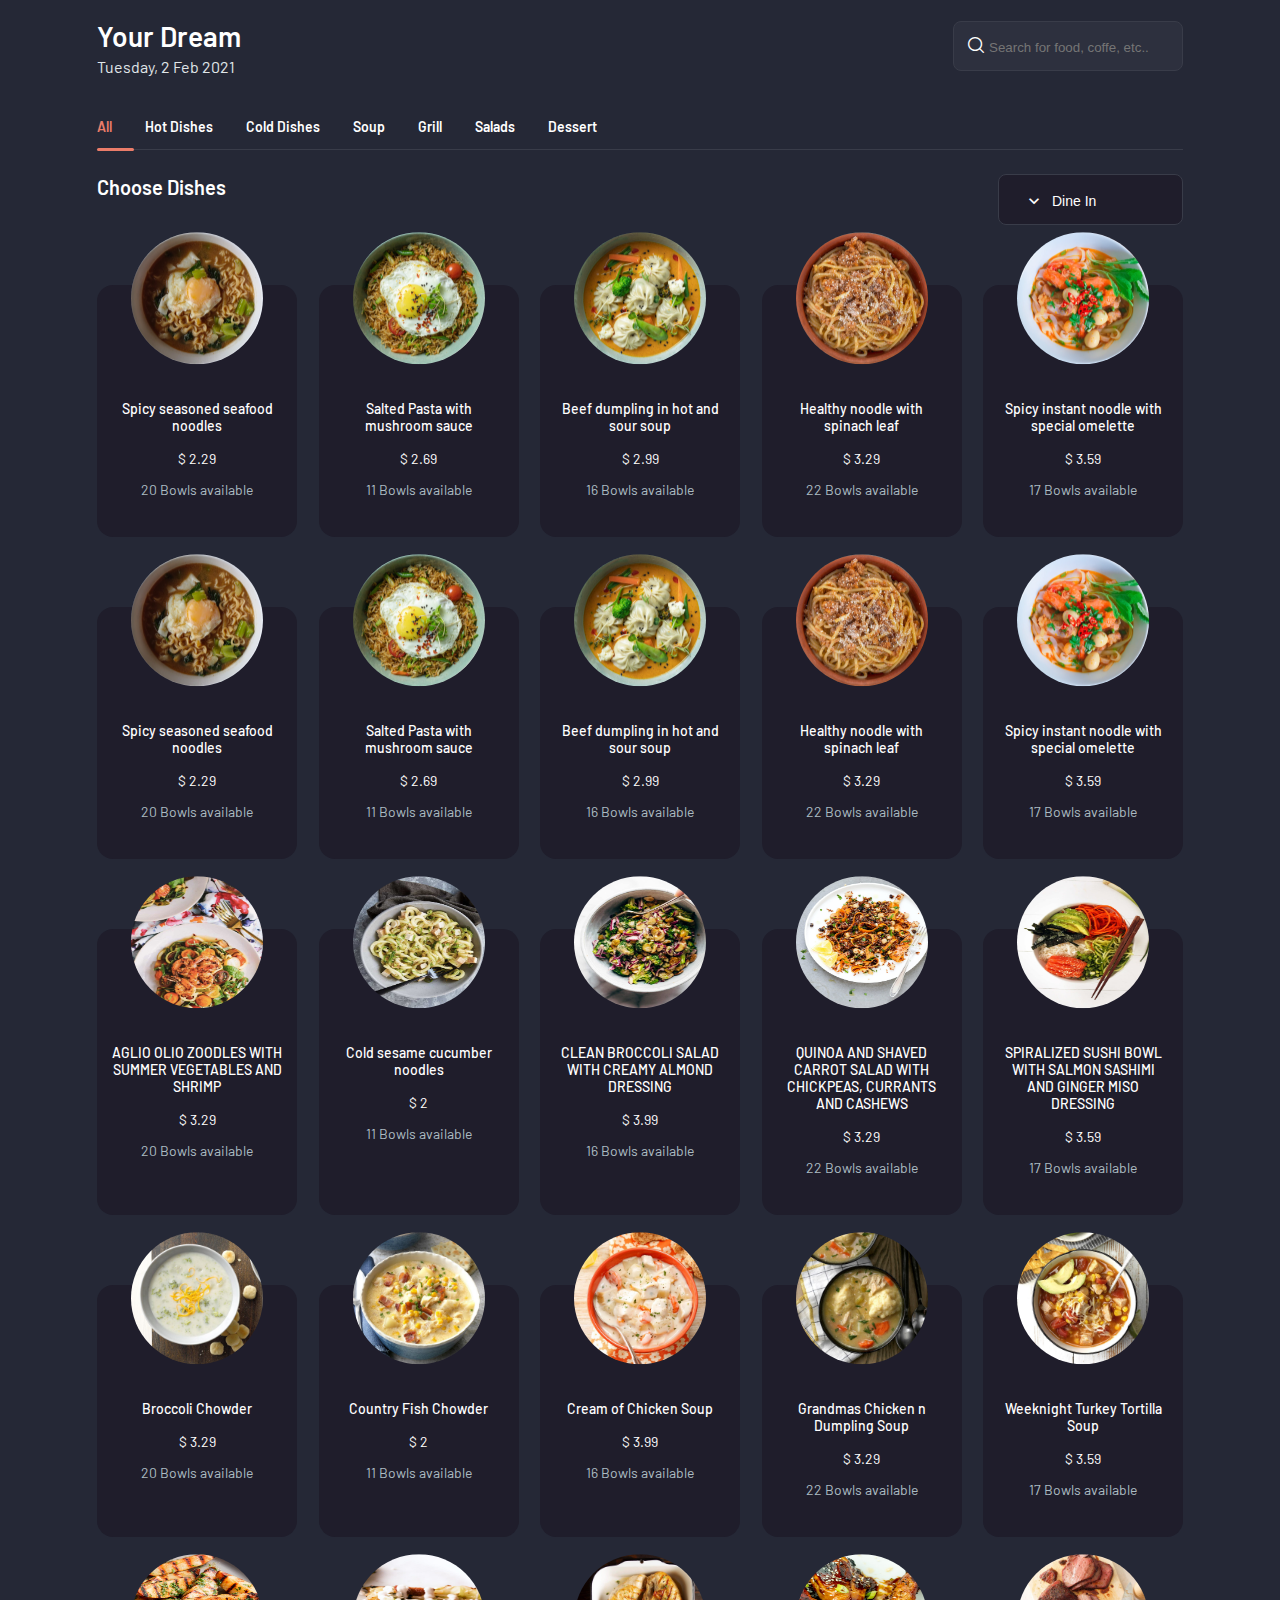
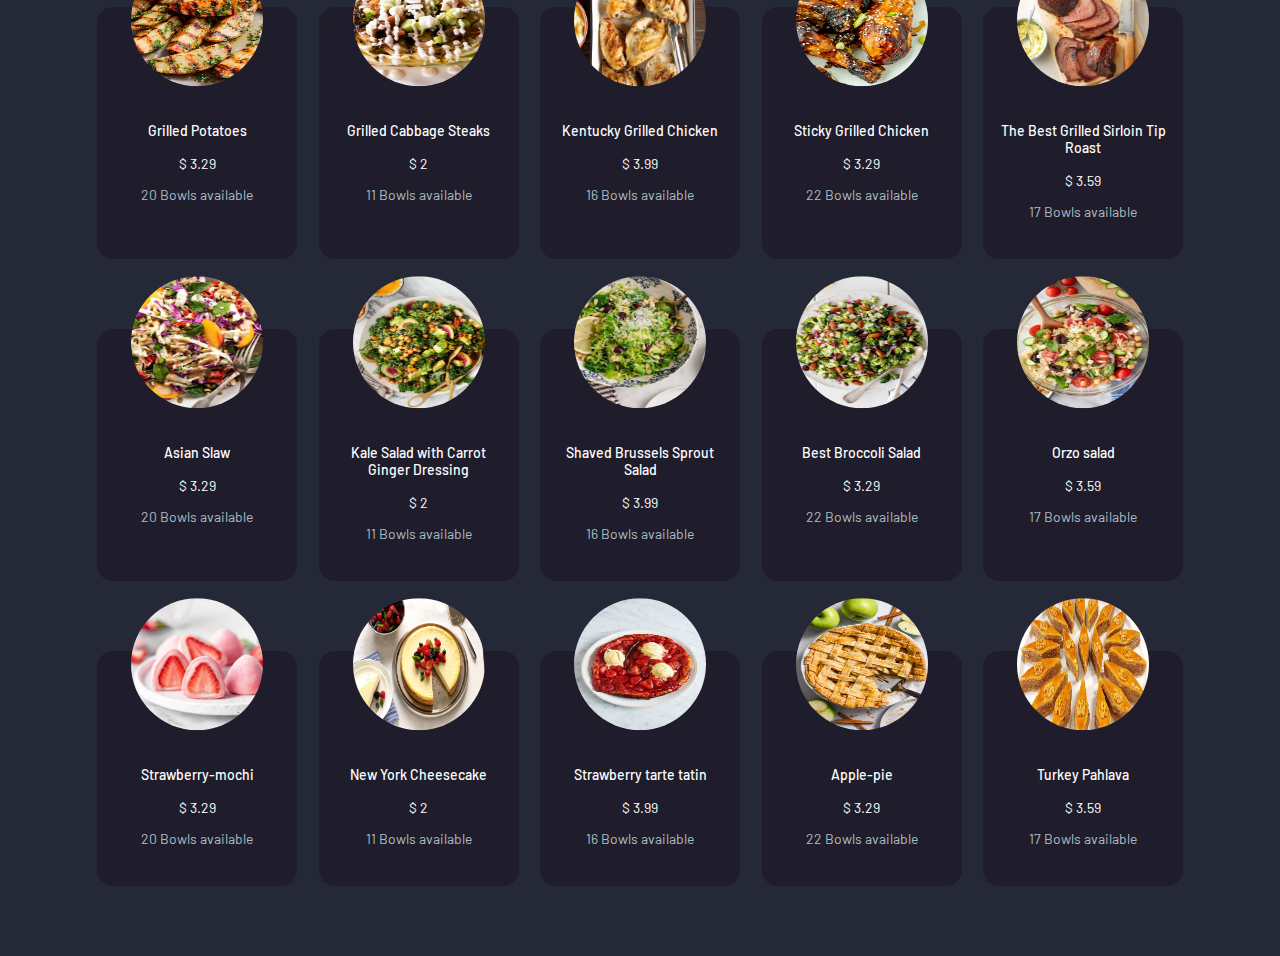
==== index.html @ c78b7934 "maket is done" ====
<!DOCTYPE html>
<html lang="en">
<head>
    <meta charset="UTF-8">
    <meta http-equiv="X-UA-Compatible" content="IE=edge">
    <meta name="viewport" content="width=device-width, initial-scale=1.0">
    <title>Document</title>
    <link rel="stylesheet" href="css/main.css">
    <link rel="stylesheet" href="css/style.css">
</head>
<body>
    <section class="container" >

        <section class="main-section">
            <header class="main-header">
                <div class="header-text">
                    <h1>Your Dream</h1>
                <p>Tuesday, 2 Feb 2021</p>
                </div>
                <div class="search-food">
                    <i class="icon-loupe-1"></i>
                    <input id="input"  class="for-food" type="text" placeholder="Search for food, coffe, etc..">
                </div>
            </header>
            <nav class="main-nav">
                <a class="active" href="#" data-type='-1'>All</a>
                <a  href="#" data-type='0'>Hot Dishes</a>
                <a href="#" data-type='1'>Cold Dishes</a>
                <a href="#" data-type='2'>Soup</a>
                <a href="#" data-type='3'>Grill</a>
                <a href="#" data-type='4'>Salads</a>
                <a href="#" data-type='5'>Dessert</a>
            </nav>
            <div class="first-food">
                <h3>Choose Dishes</h3>
                <div class="select">
                    <i class="icon-Shape-2"></i>
                    <select class="dine" name="dine in" id="dine in">
                        <option value="dine in">  Dine In</option>
                    </select>

                </div>
            </div>
            <div id="table" class="row">
<!-- 
                <div class="card">
                    <img class="photo" src="img/image 4.png" alt="">
                    <p class="food-name">Spicy seasoned seafood noodles</p>
                    <span class="price">$ 2.69</span>
                    <p class="remnant">20 Bowls available</p>
                </div>
                <div class="card">
                    <img class="photo" src="img/image 3.png" alt="">
                    <p class="food-name">Salted Pasta with mushroom sauce</p>
                    <span class="price">$ 2.69</span>
                    <p class="remnant">11 Bowls available</p>
                </div>
                <div class="card">
                    <img class="photo" src="img/image 2.png" alt="">
                    <p class="food-name">Beef dumpling in hot and sour soup</p>
                    <span class="price">$ 2.99</span>
                    <p class="remnant">16 Bowls available</p>
                </div>
                <div class="card">
                    <img class="photo" src="img/image 1.png" alt="">
                    <p class="food-name">Healthy noodle with spinach leaf</p>
                    <span class="price">$ 3.29</span>
                    <p class="remnant">22 Bowls available</p>
                </div>
                <div class="card">
                    <img class="photo" src="img/image 0.png" alt="">
                    <p class="food-name">Spicy instant noodle with special omelette</p>
                    <span class="price">$ 3.59</span>
                    <p class="remnant">17 Bowls available</p>
                </div>
                
                <div class="card">
                    <img class="photo" src="img/image 4.png" alt="">
                    <p class="food-name">Spicy seasoned seafood noodles</p>
                    <span class="price">$ 2.69</span>
                    <p class="remnant">20 Bowls available</p>
                </div>
                <div class="card">
                    <img class="photo" src="img/image 3.png" alt="">
                    <p class="food-name">Salted Pasta with mushroom sauce</p>
                    <span class="price">$ 2.69</span>
                    <p class="remnant">11 Bowls available</p>
                </div>
                <div class="card">
                    <img class="photo" src="img/image 2.png" alt="">
                    <p class="food-name">Beef dumpling in hot and sour soup</p>
                    <span class="price">$ 2.99</span>
                    <p class="remnant">16 Bowls available</p>
                </div>
                <div class="card">
                    <img class="photo" src="img/image 1.png" alt="">
                    <p class="food-name">Healthy noodle with spinach leaf</p>
                    <span class="price">$ 3.29</span>
                    <p class="remnant">22 Bowls available</p>
                </div>
                <div class="card">
                    <img class="photo" src="img/image 0.png" alt="">
                    <p class="food-name">Spicy instant noodle with special omelette</p>
                    <span class="price">$ 3.59</span>
                    <p class="remnant">17 Bowls available</p>
                </div> -->
              
              
            </div>
        </section>

    </section>    
<script src="js/main.js"></script>

</body>
</html>
---- css/main.css ----
@import url('https://fonts.googleapis.com/css2?family=Barlow:wght@400;500;600&display=swap');

*{
    box-sizing: border-box;
}

body{
    margin: 0 auto;
    font-family: 'Barlow', sans-serif;
    background-color: #252836;
}

.container{
    margin: 0 auto;
    max-width: 1086px;
}
.row{
    display: flex;
    flex-wrap: wrap;
    justify-content: space-between;
    margin-top: 60px;
}
.header-text h1{
    font-size: 28px;
    color: white;
    font-weight: 600;
    margin-bottom: 0;
}
.header-text p{
    font-size: 16px;
    color: #E0E6E9;
    font-weight: 400;
    margin-top: 4px;
}
.main-header{
    display: flex;
    align-items: center;
    justify-content: space-between;
}

.icon-loupe-1{
    right: 200px;
    color: white;
    
    z-index: 99;
}
.search-food{
    padding: 14px;
    border-radius: 8px;
    background-color:  #2D303E;
    border: 1px solid #393C49;
}
.for-food{
 border: none;
background-color: transparent;
outline: none;
}

.main-nav a{
    text-decoration: none;
    font-size: 14px;
    font-weight: 600;
    color: white;
    margin-right: 30px;
    margin-bottom: 14px;
    position: relative;
    
}

.main-nav{
    margin-top: 24px;
    border-bottom: 1px solid #393C49;
    padding-bottom: 14px;
}

.main-nav  a.active{
    color:  #EA7C69;
}

.active::before{
    content: '';
    display: inline-block;
    width: 37px;
    height: 3px;
    background-color:  #EA7C69;
    border-radius: 15px;
    position: absolute;
    top: 30px;
}
.first-food{
    display: flex;
    justify-content: space-between;
    align-items: center;
}
.first-food h3{
    font-size: 20px;
    font-weight: 600;
    color: white;
}
.select{
    background-color: #1F1D2B;
    appearance: none;
  
    padding: 15px 85px 15px 30px;
    border: 1px solid #393C49;
    border-radius: 8px;
    margin-top: 24px;
}
.dine{
   background-color: transparent;
   border: none;
   font-size: 14px;
   color: white;
   font-weight: 500;
   appearance: none;
   outline: none;
}

.icon-Shape-2{
    color: white;
    font-size: 10px;
    margin-right: 10px;
}

.card .photo{
    border-radius: 50%;
    width: 132px;
    height: 132px;
    overflow: hidden;
    position: absolute;
    top: 0;
    left: 50%;
    transform: translate(-50%, -40%);
    
}
.card{
    position: relative;
    background: #1F1D2B;
    width: 200px;
    border-radius: 16px;
    margin-bottom: 70px;
    padding: 15px ;
    text-align: center;
}

.food-name{
    font-size: 14px;
    font-weight: 500;
    color: white;
    margin-top: 100px;
}

.price{
    font-size: 14px;
    font-weight: 400;
    color: white;
}

.remnant{
    color: #ABBBC2;
    font-size: 14px;
    font-weight: 400;
    margin-bottom: 24px;
}
---- css/style.css ----
@font-face {
  font-family: 'icomoon';
  src:  url('../fonts/icomoon.eot?96gwdp');
  src:  url('../fonts/icomoon.eot?96gwdp#iefix') format('embedded-opentype'),
    url('../fonts/icomoon.ttf?96gwdp') format('truetype'),
    url('../fonts/icomoon.woff?96gwdp') format('woff'),
    url('../fonts/icomoon.svg?96gwdp#icomoon') format('svg');
  font-weight: normal;
  font-style: normal;
  font-display: block;
}

[class^="icon-"], [class*=" icon-"] {
  /* use !important to prevent issues with browser extensions that change fonts */
  font-family: 'icomoon' !important;
  speak: never;
  font-style: normal;
  font-weight: normal;
  font-variant: normal;
  text-transform: none;
  line-height: 1;

  /* Better Font Rendering =========== */
  -webkit-font-smoothing: antialiased;
  -moz-osx-font-smoothing: grayscale;
}

.icon-Shape-2:before {
  content: "\e90e";
}
.icon-loupe-1:before {
  content: "\e91d";
}
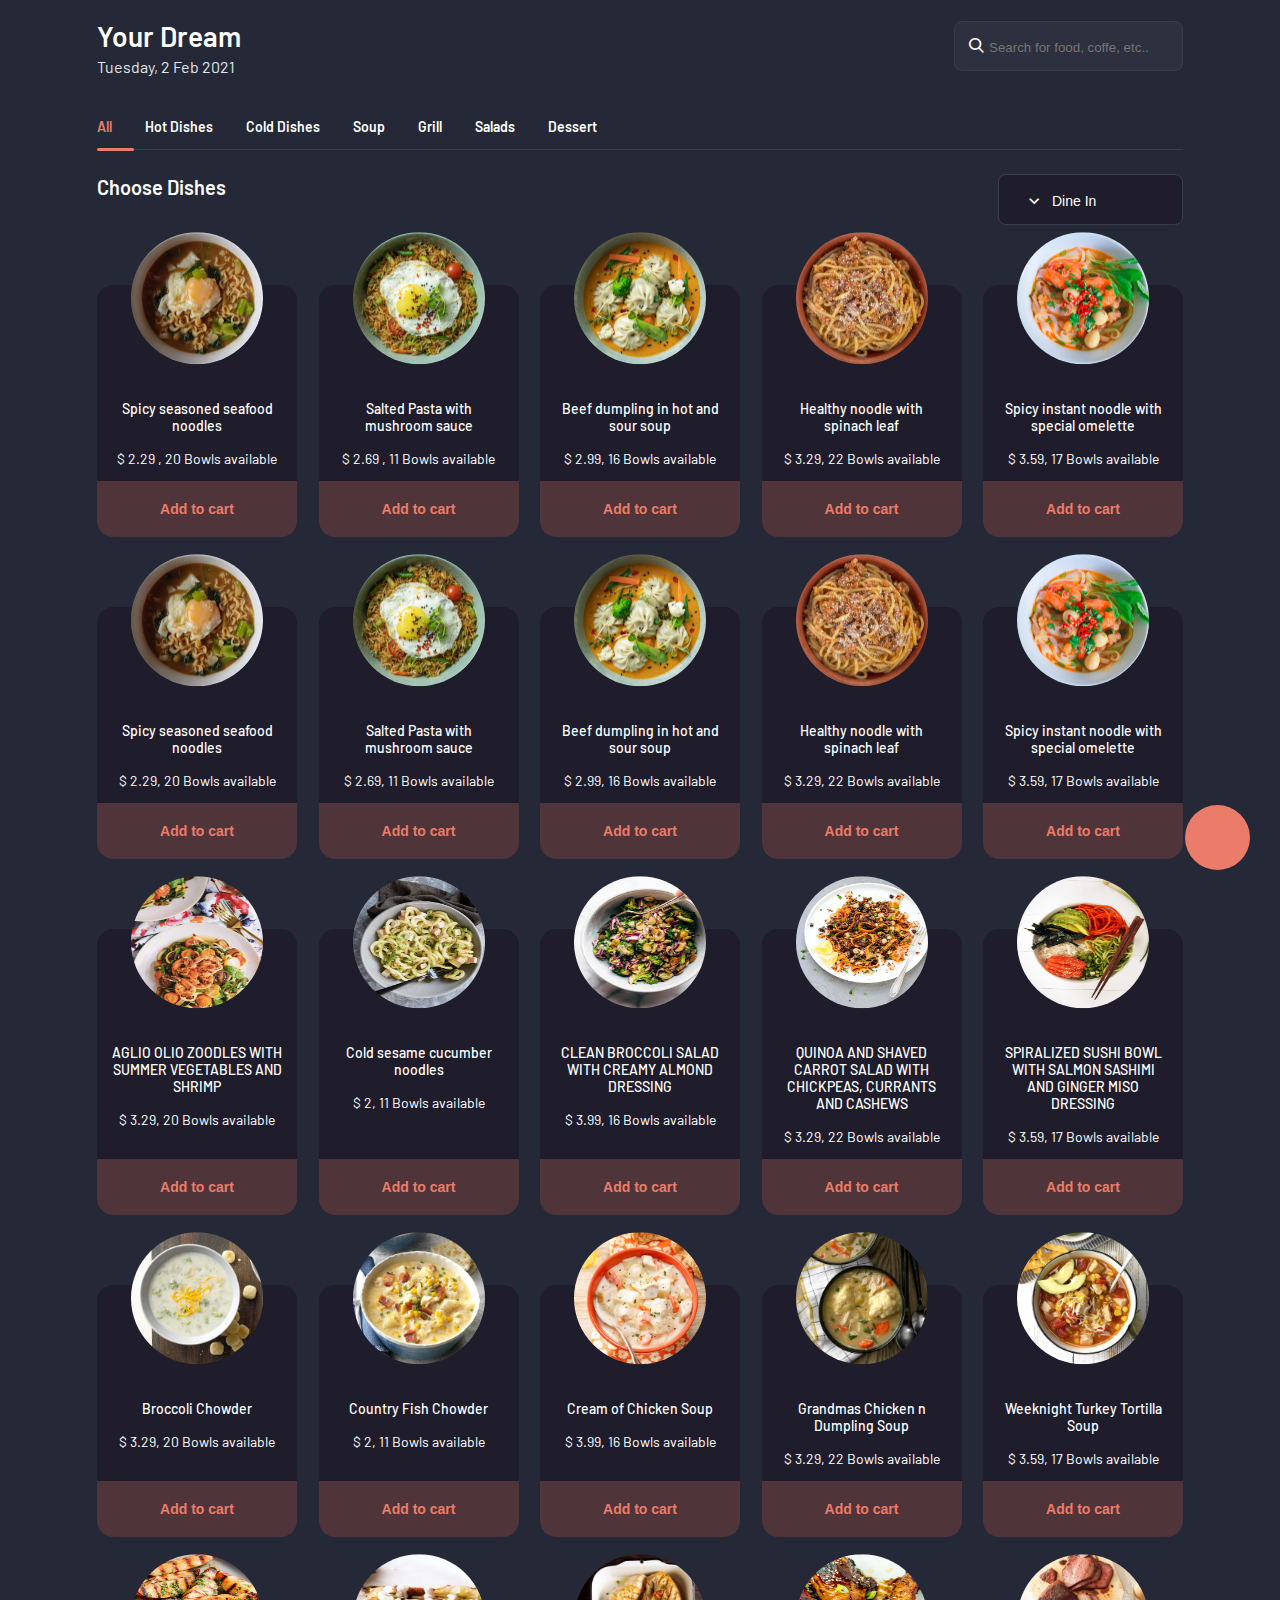
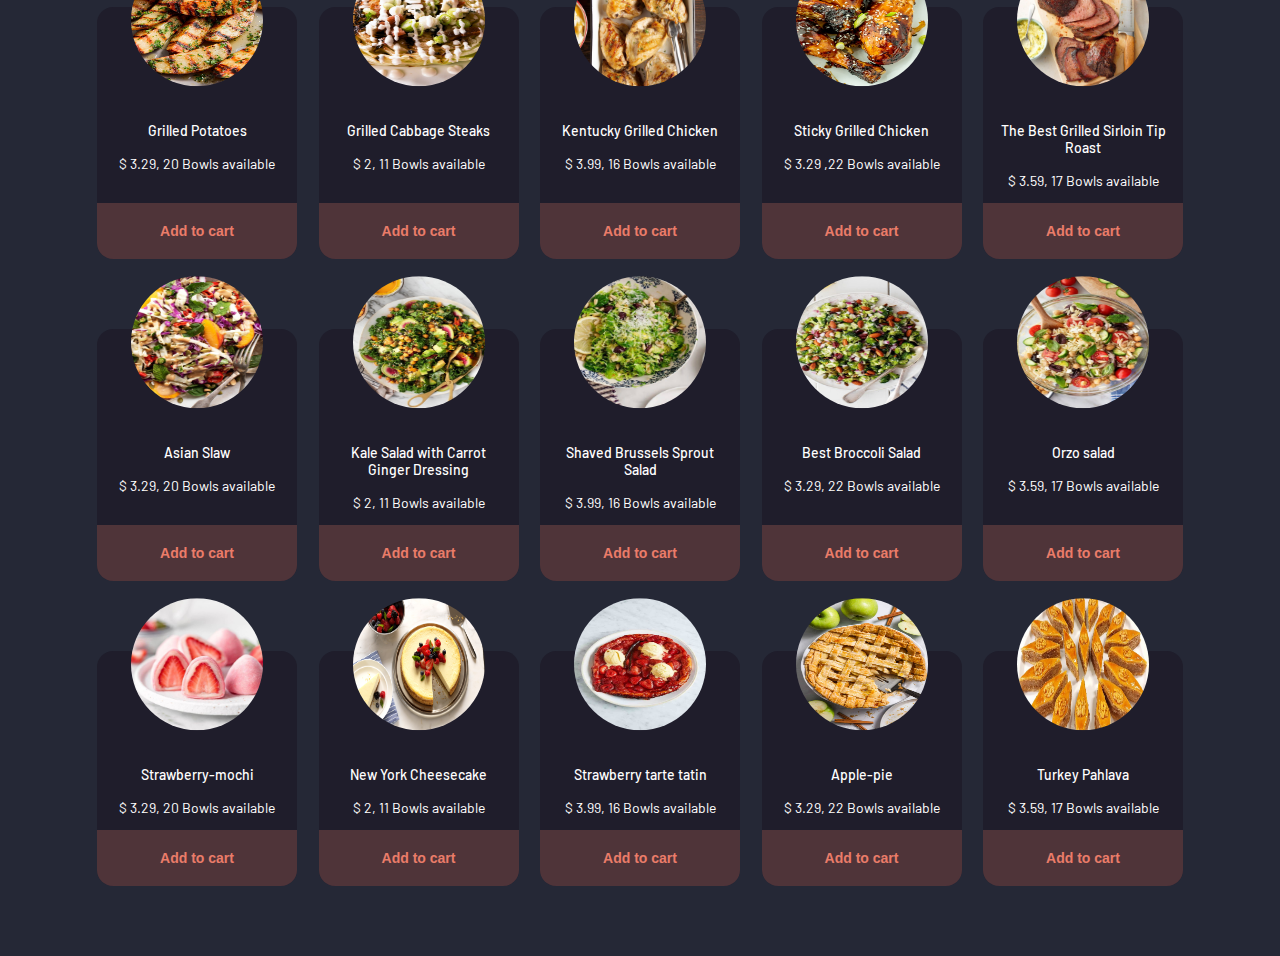
==== commit 194d2d6a: "changed" ====
--- a/index.html
+++ b/index.html
@@ -1,5 +1,6 @@
 <!DOCTYPE html>
 <html lang="en">
+
 <head>
     <meta charset="UTF-8">
     <meta http-equiv="X-UA-Compatible" content="IE=edge">
@@ -8,23 +9,24 @@
     <link rel="stylesheet" href="css/main.css">
     <link rel="stylesheet" href="css/style.css">
 </head>
+
 <body>
-    <section class="container" >
+    <section class="container">
 
         <section class="main-section">
             <header class="main-header">
                 <div class="header-text">
                     <h1>Your Dream</h1>
-                <p>Tuesday, 2 Feb 2021</p>
+                    <p>Tuesday, 2 Feb 2021</p>
                 </div>
                 <div class="search-food">
-                    <i class="icon-loupe-1"></i>
-                    <input id="input"  class="for-food" type="text" placeholder="Search for food, coffe, etc..">
+                    <i class="icon-lupa"></i>
+                    <input id="input" class="for-food" type="text" placeholder="Search for food, coffe, etc..">
                 </div>
             </header>
             <nav class="main-nav">
                 <a class="active" href="#" data-type='-1'>All</a>
-                <a  href="#" data-type='0'>Hot Dishes</a>
+                <a href="#" data-type='0'>Hot Dishes</a>
                 <a href="#" data-type='1'>Cold Dishes</a>
                 <a href="#" data-type='2'>Soup</a>
                 <a href="#" data-type='3'>Grill</a>
@@ -34,15 +36,15 @@
             <div class="first-food">
                 <h3>Choose Dishes</h3>
                 <div class="select">
-                    <i class="icon-Shape-2"></i>
+                    <i class="icon-arrow-bot"></i>
                     <select class="dine" name="dine in" id="dine in">
-                        <option value="dine in">  Dine In</option>
+                        <option value="dine in"> Dine In</option>
                     </select>
 
                 </div>
             </div>
             <div id="table" class="row">
-<!-- 
+                <!-- 
                 <div class="card">
                     <img class="photo" src="img/image 4.png" alt="">
                     <p class="food-name">Spicy seasoned seafood noodles</p>
@@ -104,13 +106,92 @@
                     <span class="price">$ 3.59</span>
                     <p class="remnant">17 Bowls available</p>
                 </div> -->
-              
-              
+
             </div>
         </section>
 
-    </section>    
-<script src="js/main.js"></script>
+    </section>
+    <div class="sidebar">
+            
+            <aside class="asideOne">
+                <i class="icon-left"></i>
+                <h1 class="confirm">Confirmation</h1>
+                <div id="bigDiv">
+
+                  
+                </div>
+            </aside>
+    
+            <aside class="asideTwo">
+                <h1 class="payment">Payment</h1>
+                <p class="method">3 payment method available</p>
+                <h3>Payment Method</h3>
+                <div class="row2">
+                    <div class="box activebox">
+                        <img class="check" src="img/checkmark-circle.png" alt="">
+                        <i class="icon-Subtract"></i>
+                        <p>Credit Card</p>
+                    </div>
+                    <div class="box">
+                        <i class="icon-cash"></i>
+                        <p>Paypal</p>
+                    </div>
+                    <div class="box">
+                        <i class="icon-cash"></i>
+                        <p>Cash</p>
+                    </div>
+    
+                </div>
+                <div class="inputs">
+                    <h4>Cardholder Name</h4>
+                    <input class="top-input" type="text" placeholder="Levi Ackerman">
+                    <h4>Card Number </h4>
+                    <input class="top-input" type="number" placeholder="2564 1421 0897 1244 ">
+                    <div class="dateCode">
+                        <div class="date">
+                            <h4> Expiration Date</h4>
+                            <input class="bottom-input" type="text" placeholder="02/2022 ">
+                        </div>
+                        <div class="code">
+                            <h4>CVV</h4>
+                            <input class="bottom-input" type="password">
+                        </div>
+                    </div>
+                    <div class="typeTable">
+    
+                        <div class="type">
+                            <h4> Order Type </h4>
+                            <div class="dine-in">
+                                <i class="icon-arrow-bot"></i>
+                                <select class="dine" name="dine in" id="dine in">
+                                    <option value="dine in"> Dine In</option>
+                                </select>
+    
+                            </div>
+                        </div>
+                        <div class="table">
+                            <h4>Table no.</h4>
+                            <input class="bottom-input" type="text" placeholder="140">
+                        </div>
+                    </div>
+
+                    <div class="buttons">
+                        <button class="cancel">Cancel</button>
+                        <button class="conpay">Confirm Payment</button>
+
+                    </div>
+                </div>
+            </aside>
+        </div>
+    
+
+
+
+
+
+    <button class="cartball"></button>
+    <script src="js/main.js"></script>
 
 </body>
+
 </html>--- a/css/main.css
+++ b/css/main.css
@@ -1,62 +1,70 @@
 @import url('https://fonts.googleapis.com/css2?family=Barlow:wght@400;500;600&display=swap');
 
-*{
+* {
     box-sizing: border-box;
 }
 
-body{
+body {
     margin: 0 auto;
     font-family: 'Barlow', sans-serif;
     background-color: #252836;
 }
 
-.container{
+
+.container {
     margin: 0 auto;
     max-width: 1086px;
 }
-.row{
+
+.row {
+
     display: flex;
     flex-wrap: wrap;
     justify-content: space-between;
     margin-top: 60px;
 }
-.header-text h1{
+
+.header-text h1 {
     font-size: 28px;
     color: white;
     font-weight: 600;
     margin-bottom: 0;
 }
-.header-text p{
+
+.header-text p {
     font-size: 16px;
     color: #E0E6E9;
     font-weight: 400;
     margin-top: 4px;
 }
-.main-header{
+
+.main-header {
     display: flex;
     align-items: center;
     justify-content: space-between;
 }
 
-.icon-loupe-1{
+.icon-lupa {
     right: 200px;
     color: white;
-    
+
     z-index: 99;
 }
-.search-food{
+
+.search-food {
     padding: 14px;
     border-radius: 8px;
-    background-color:  #2D303E;
-    border: 1px solid #393C49;
-}
-.for-food{
- border: none;
-background-color: transparent;
-outline: none;
-}
-
-.main-nav a{
+    background-color: #2D303E;
+    border: 1px solid #393C49;
+}
+
+.for-food {
+    border: none;
+    background-color: transparent;
+    outline: none;
+}
+
+.main-nav a {
     text-decoration: none;
     font-size: 14px;
     font-weight: 600;
@@ -64,65 +72,69 @@
     margin-right: 30px;
     margin-bottom: 14px;
     position: relative;
-    
-}
-
-.main-nav{
+
+}
+
+.main-nav {
     margin-top: 24px;
     border-bottom: 1px solid #393C49;
     padding-bottom: 14px;
 }
 
-.main-nav  a.active{
-    color:  #EA7C69;
-}
-
-.active::before{
+.main-nav a.active {
+    color: #EA7C69;
+}
+
+.active::before {
     content: '';
     display: inline-block;
     width: 37px;
     height: 3px;
-    background-color:  #EA7C69;
+    background-color: #EA7C69;
     border-radius: 15px;
     position: absolute;
     top: 30px;
 }
-.first-food{
+
+.first-food {
     display: flex;
     justify-content: space-between;
     align-items: center;
 }
-.first-food h3{
+
+.first-food h3 {
     font-size: 20px;
     font-weight: 600;
     color: white;
 }
-.select{
+
+.select {
     background-color: #1F1D2B;
     appearance: none;
-  
+
     padding: 15px 85px 15px 30px;
     border: 1px solid #393C49;
     border-radius: 8px;
     margin-top: 24px;
 }
-.dine{
-   background-color: transparent;
-   border: none;
-   font-size: 14px;
-   color: white;
-   font-weight: 500;
-   appearance: none;
-   outline: none;
-}
-
-.icon-Shape-2{
+
+.dine {
+    background-color: transparent;
+    border: none;
+    font-size: 14px;
+    color: white;
+    font-weight: 500;
+    appearance: none;
+    outline: none;
+}
+
+.icon-arrow-bot {
     color: white;
     font-size: 10px;
     margin-right: 10px;
 }
 
-.card .photo{
+.card .photo {
     border-radius: 50%;
     width: 132px;
     height: 132px;
@@ -131,34 +143,260 @@
     top: 0;
     left: 50%;
     transform: translate(-50%, -40%);
-    
-}
-.card{
+
+}
+
+.card {
     position: relative;
     background: #1F1D2B;
     width: 200px;
     border-radius: 16px;
     margin-bottom: 70px;
-    padding: 15px ;
+    padding: 15px 15px 70px 15px;
     text-align: center;
 }
 
-.food-name{
+.food-name {
     font-size: 14px;
     font-weight: 500;
     color: white;
     margin-top: 100px;
 }
 
-.price{
+.price {
     font-size: 14px;
     font-weight: 400;
     color: white;
 }
 
-.remnant{
+.remnant {
     color: #ABBBC2;
     font-size: 14px;
     font-weight: 400;
     margin-bottom: 24px;
+}
+
+.but {
+    background: rgba(234, 124, 105, 0.24);
+    color: #EA7C69;
+    border: none;
+    border-radius: 0px 0px 16px 16px;
+    width: 200px;
+    font-size: 14px;
+    padding: 20px;
+    font-weight: 600;
+    left: 0;
+    bottom: 0;
+    position: absolute;
+}
+
+.cartball {
+    position: fixed;
+    display: inline-block;
+    width: 65px;
+    height: 65px;
+    background: #EA7C69;
+    border-radius: 50%;
+    bottom: 30px;
+    right: 30px;
+    border: none;
+}
+
+
+
+
+
+
+
+
+
+
+.sidebar {
+    align-items: start;
+    background: #1F1D2B;
+    border-radius: 16px 16px 0px 16px;
+    position: absolute;
+    top: 0;
+    right: 0;
+    padding: 30px;
+    display: none;
+}
+
+.asideOne {
+    padding: 24px;
+}
+
+.icon-left {
+    color: white;
+}
+
+.confirm {
+    color: white;
+    font-size: 28px;
+    border-bottom: 1px solid #393C49;
+    padding-bottom: 54px;
+}
+
+/* .forconfirm {
+    margin-top: -10px;
+    margin-bottom: 0;
+} */
+
+.foodcard {
+    display: flex;
+    align-items: center;
+    justify-content: space-between;
+    margin: 10px;
+}
+.foodcard p{
+    margin-top: 0;
+    margin-bottom: 0;
+}
+.photo {
+    border-radius: 50%;
+    width: 45px;
+    height: 45px;
+    overflow: hidden;
+
+}
+
+.delate {
+    color: #EA7C69;
+    background-color: transparent;
+    border: 1px solid #EA7C69;
+    border-radius: 5px;
+    padding: 10px;
+}
+
+
+
+
+
+
+
+
+.asideTwo {
+    padding: 24px;
+    border-left: 1px solid #393C49;
+}
+
+.payment {
+    color: white;
+    font-size: 28px;
+    padding-top: 8px;
+    margin-bottom: 0;
+}
+
+.method {
+    font-size: 16px;
+    color: #ABBBC2;
+    border-bottom: 1px solid #393C49;
+    padding-bottom: 30px;
+}
+
+.row2 {
+    display: flex;
+}
+
+.box {
+    width: 101px;
+    color: #ABBBC2;
+    padding: 10px;
+    text-align: center;
+    border: 1px solid #393C49;
+    border-radius: 8px;
+    margin: 5px;
+}
+
+.box p {
+    margin: 0;
+}
+
+.activebox {
+    color: white;
+    border: 1, 5px solid #000000;
+    background: #252836;
+    position: relative;
+}
+
+.check {
+    position: absolute;
+    right: 6px;
+    top: 6px;
+}
+
+.asideTwo h3 {
+    font-size: 20px;
+    color: white;
+}
+
+.inputs h4 {
+    font-size: 14px;
+    color: white;
+}
+
+.top-input {
+    width: 357px;
+    background: #2D303E;
+    padding: 15px;
+    border: 1px solid #393C49;
+
+    border-radius: 8px;
+}
+
+.dateCode {
+    display: flex;
+}
+
+.typeTable {
+    display: flex;
+}
+
+.bottom-input {
+    background: #2D303E;
+    padding: 15px;
+    border: 1px solid #393C49;
+    width: 172px;
+    border-radius: 8px;
+    margin-right: 5px;
+}
+
+
+.dine-in {
+    background-color: #1F1D2B;
+    appearance: none;
+    width: 172px;
+    padding: 14px;
+    border: 1px solid #393C49;
+    border-radius: 8px;
+    margin-right: 5px;
+}
+
+.buttons{
+    width: 100%;
+    display: flex;
+   margin-top: 89px;
+}
+.cancel{
+    font-weight: 600;
+font-size: 14px;
+color: #EA7C69;
+width: 100%;
+padding: 14px 12px;
+background-color: transparent;
+border: 1px solid #EA7C69;
+border-radius: 8px;
+margin-right: 13px;
+}
+
+.conpay{
+    width: 100%;
+    font-weight: 600;
+font-size: 14px;
+color: #FAFAFA;
+background: #EA7C69;
+border: none;
+box-shadow: 0px 8px 24px rgba(234, 124, 105, 0.4);
+border-radius: 8px;
+padding: 14px 25px;
 }--- a/css/style.css
+++ b/css/style.css
@@ -1,10 +1,10 @@
 @font-face {
   font-family: 'icomoon';
-  src:  url('../fonts/icomoon.eot?96gwdp');
-  src:  url('../fonts/icomoon.eot?96gwdp#iefix') format('embedded-opentype'),
-    url('../fonts/icomoon.ttf?96gwdp') format('truetype'),
-    url('../fonts/icomoon.woff?96gwdp') format('woff'),
-    url('../fonts/icomoon.svg?96gwdp#icomoon') format('svg');
+  src:  url('../fonts/icomoon.eot?o9908n');
+  src:  url('../fonts/icomoon.eot?o9908n#iefix') format('embedded-opentype'),
+    url('../fonts/icomoon.ttf?o9908n') format('truetype'),
+    url('../fonts/icomoon.woff?o9908n') format('woff'),
+    url('../fonts/icomoon.svg?o9908n#icomoon') format('svg');
   font-weight: normal;
   font-style: normal;
   font-display: block;
@@ -25,9 +25,24 @@
   -moz-osx-font-smoothing: grayscale;
 }
 
-.icon-Shape-2:before {
-  content: "\e90e";
+.icon-Subtract:before {
+  content: "\e900";
 }
-.icon-loupe-1:before {
-  content: "\e91d";
+.icon-delate:before {
+  content: "\e901";
 }
+.icon-paypal:before {
+  content: "\e902";
+}
+.icon-cash:before {
+  content: "\e904";
+}
+.icon-lupa:before {
+  content: "\e905";
+}
+.icon-left:before {
+  content: "\e903";
+}
+.icon-arrow-bot:before {
+  content: "\e90a";
+}
